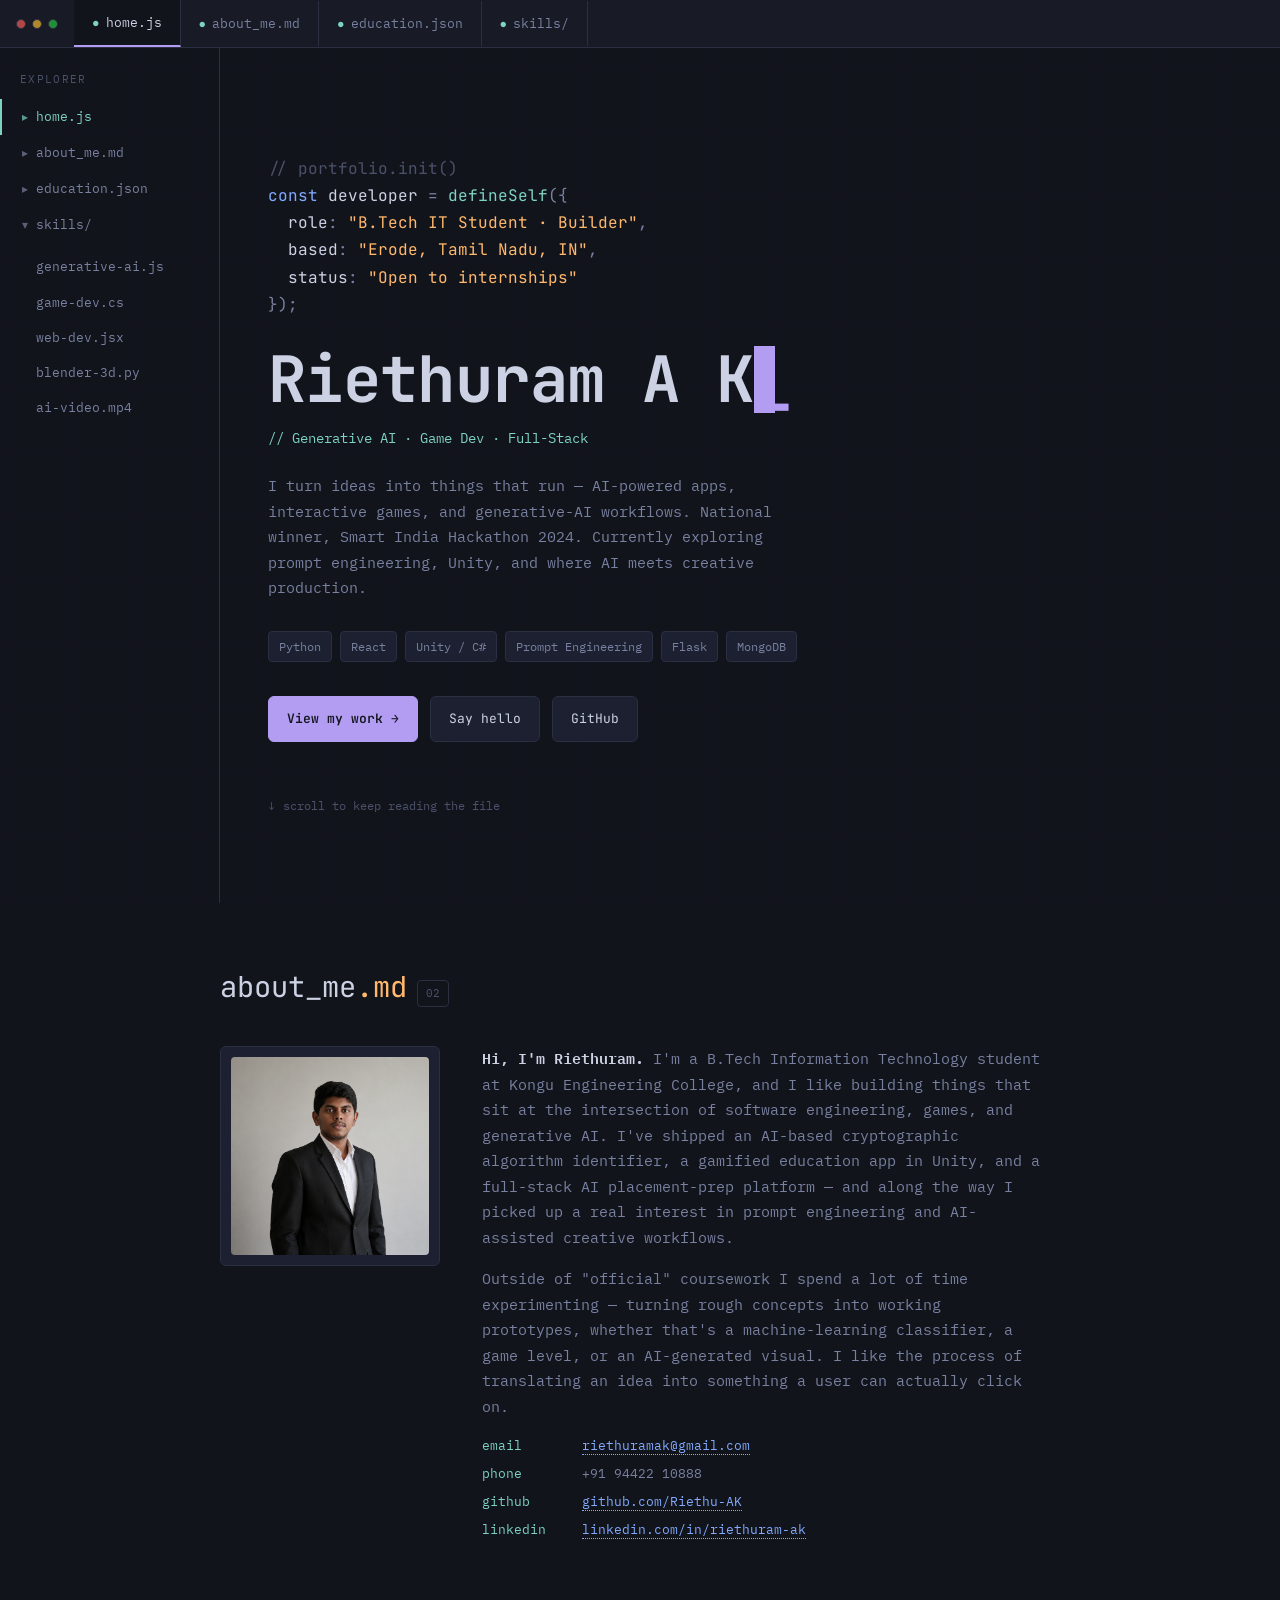
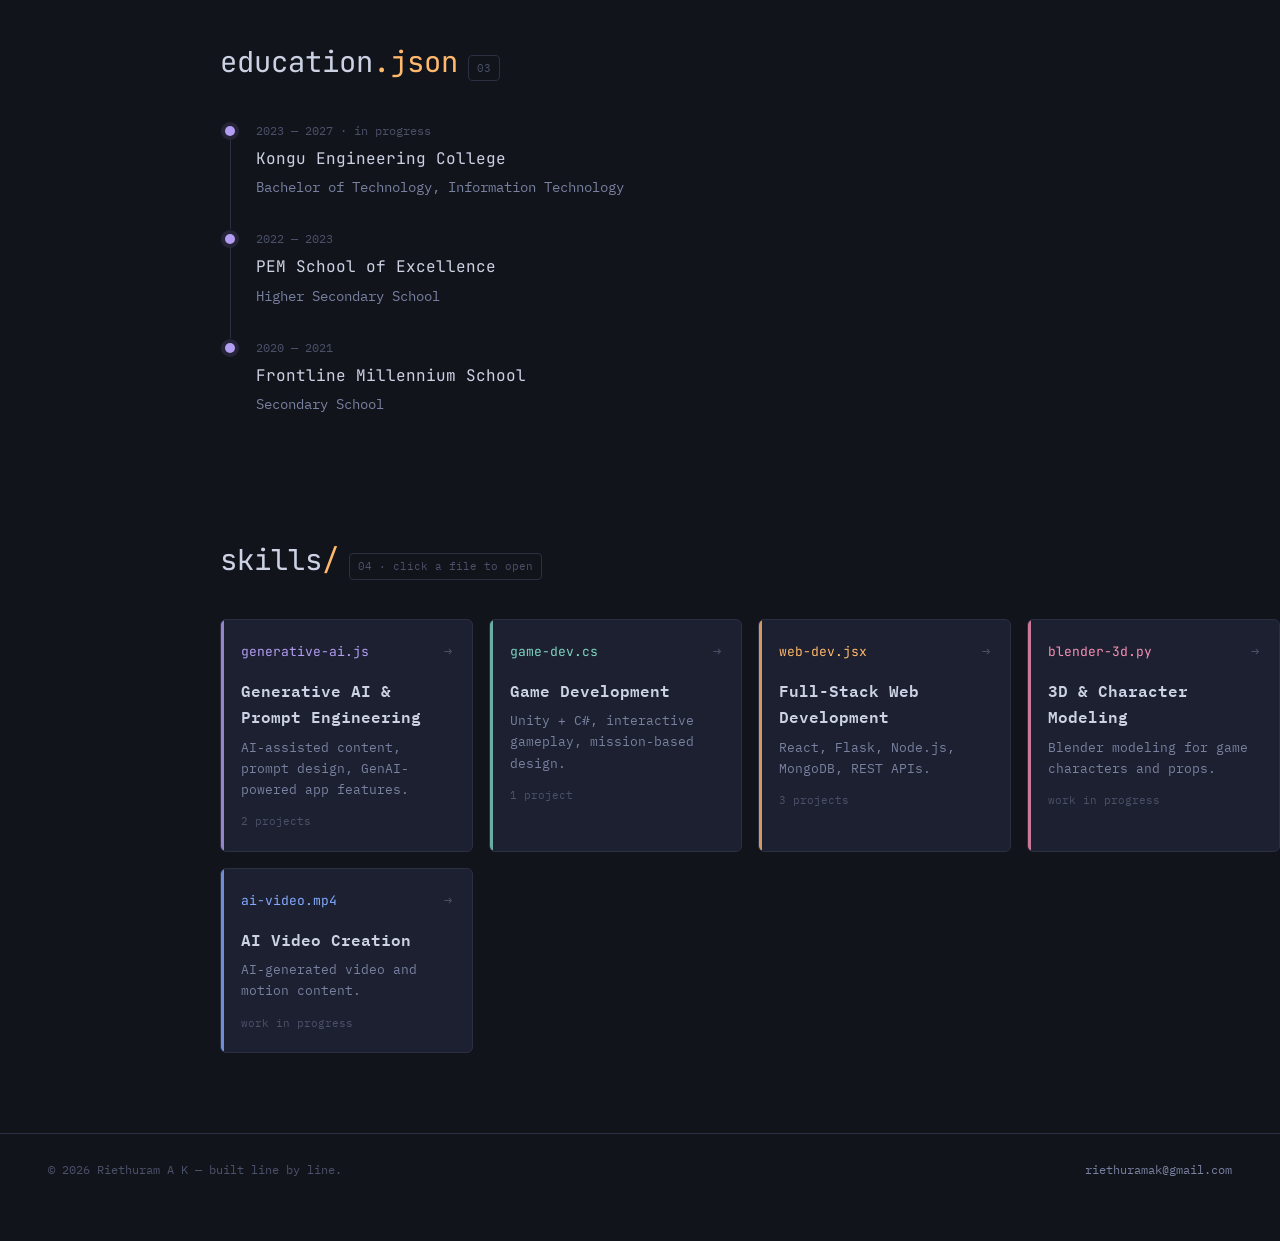
==== index.html @ a56c1363 "Initial commit: Portfolio site with updated 3D embeds and profile photo" ====
<!DOCTYPE html>
<html lang="en">
<head>
<meta charset="UTF-8">
<meta name="viewport" content="width=device-width, initial-scale=1.0">
<title>Riethuram A K — Portfolio</title>
<meta name="description" content="Riethuram A K — IT student building AI-powered apps, games, and generative AI experiences.">
<link rel="preconnect" href="https://fonts.googleapis.com">
<link href="https://fonts.googleapis.com/css2?family=JetBrains+Mono:wght@400;500;600;700;800&family=IBM+Plex+Mono:wght@400;500;600&display=swap" rel="stylesheet">
<link rel="stylesheet" href="css/style.css">
</head>
<body>

  <div class="tabbar">
    <div class="tabbar__dots"><span></span><span></span><span></span></div>
    <div class="tabbar__tab is-active"><span class="dot">●</span> home.js</div>
    <div class="tabbar__tab"><span class="dot">●</span> about_me.md</div>
    <div class="tabbar__tab"><span class="dot">●</span> education.json</div>
    <div class="tabbar__tab"><span class="dot">●</span> skills/</div>
  </div>

  <div class="layout">
    <nav class="sidebar" aria-label="Section navigation">
      <div class="sidebar__label">EXPLORER</div>
      <a class="sidebar__item is-active" data-target="hero" href="#hero"><span class="ic">▸</span> home.js</a>
      <a class="sidebar__item" data-target="about" href="#about"><span class="ic">▸</span> about_me.md</a>
      <a class="sidebar__item" data-target="education" href="#education"><span class="ic">▸</span> education.json</a>
      <a class="sidebar__item" data-target="skills" href="#skills"><span class="ic">▾</span> skills/</a>
      <div class="sidebar__tree">
        <a class="sidebar__item" href="works/generative-ai.html">generative-ai.js</a>
        <a class="sidebar__item" href="works/game-dev.html">game-dev.cs</a>
        <a class="sidebar__item" href="works/web-dev.html">web-dev.jsx</a>
        <a class="sidebar__item" href="works/blender.html">blender-3d.py</a>
        <a class="sidebar__item" href="works/ai-video.html">ai-video.mp4</a>
      </div>
    </nav>

    <main class="content">

      <!-- ============================= HERO ============================= -->
      <section id="hero" class="hero">
        <div class="hero__inner">
          <pre><span class="code-comment">// portfolio.init()</span>
<span class="code-key">const</span> developer <span class="code-punc">=</span> <span class="code-fn">defineSelf</span><span class="code-punc">({</span>
  role<span class="code-punc">:</span> <span class="code-str">"B.Tech IT Student · Builder"</span><span class="code-punc">,</span>
  based<span class="code-punc">:</span> <span class="code-str">"Erode, Tamil Nadu, IN"</span><span class="code-punc">,</span>
  status<span class="code-punc">:</span> <span class="code-str">"Open to internships"</span>
<span class="code-punc">})</span><span class="code-punc">;</span></pre>

          <h1 data-typewrite="Riethuram A K"></h1>
          <div class="hero__role">// Generative AI · Game Dev · Full-Stack</div>
          <p class="hero__desc">
            I turn ideas into things that run — AI-powered apps, interactive games,
            and generative-AI workflows. National winner, Smart India Hackathon 2024.
            Currently exploring prompt engineering, Unity, and where AI meets creative
            production.
          </p>

          <div class="tags">
            <span class="tag">Python</span>
            <span class="tag">React</span>
            <span class="tag">Unity / C#</span>
            <span class="tag">Prompt Engineering</span>
            <span class="tag">Flask</span>
            <span class="tag">MongoDB</span>
          </div>

          <div class="btn-row">
            <a class="btn btn--solid" href="#skills">View my work →</a>
            <a class="btn" href="mailto:riethuramak@gmail.com">Say hello</a>
            <a class="btn" href="https://github.com/Riethu-AK" target="_blank" rel="noopener">GitHub</a>
          </div>

          <div class="scroll-cue"><span class="scroll-cue__arrow">↓</span> scroll to keep reading the file</div>
        </div>
      </section>

      <!-- ============================= ABOUT ============================= -->
      <section id="about" class="about">
        <div class="sec-head reveal">
          <div class="sec-head__file">about_me<span class="ext">.md</span></div>
          <div class="sec-head__tag">02</div>
        </div>

        <div class="about__grid reveal">
          <div>
            <div class="avatar-frame">
              <img src="assets/me.png" alt="Photo of Riethuram A K">
            </div>
          </div>

          <div class="about__body">
            <p>
              <strong>Hi, I'm Riethuram.</strong> I'm a B.Tech Information Technology
              student at Kongu Engineering College, and I like building things that sit
              at the intersection of software engineering, games, and generative AI.
              I've shipped an AI-based cryptographic algorithm identifier, a gamified
              education app in Unity, and a full-stack AI placement-prep platform —
              and along the way I picked up a real interest in prompt engineering and
              AI-assisted creative workflows.
            </p>
            <p>
              Outside of "official" coursework I spend a lot of time experimenting —
              turning rough concepts into working prototypes, whether that's a
              machine-learning classifier, a game level, or an AI-generated visual.
              I like the process of translating an idea into something a user can
              actually click on.
            </p>
            <div class="kv-row"><span class="k">email</span><span class="v"><a href="mailto:riethuramak@gmail.com">riethuramak@gmail.com</a></span></div>
            <div class="kv-row"><span class="k">phone</span><span class="v">+91 94422 10888</span></div>
            <div class="kv-row"><span class="k">github</span><span class="v"><a href="https://github.com/Riethu-AK" target="_blank" rel="noopener">github.com/Riethu-AK</a></span></div>
            <div class="kv-row"><span class="k">linkedin</span><span class="v"><a href="https://linkedin.com/in/riethuram-ak" target="_blank" rel="noopener">linkedin.com/in/riethuram-ak</a></span></div>
          </div>
        </div>
      </section>

      <!-- ============================= EDUCATION ============================= -->
      <section id="education" class="edu-log">
        <div class="sec-head reveal">
          <div class="sec-head__file">education<span class="ext">.json</span></div>
          <div class="sec-head__tag">03</div>
        </div>

        <div class="reveal">
          <div class="commit">
            <div class="commit__rail"><div class="commit__dot"></div></div>
            <div>
              <div class="commit__meta">2023 — 2027 · in progress</div>
              <div class="commit__title">Kongu Engineering College</div>
              <div class="commit__sub">Bachelor of Technology, Information Technology</div>
            </div>
          </div>

          <div class="commit">
            <div class="commit__rail"><div class="commit__dot"></div></div>
            <div>
              <div class="commit__meta">2022 — 2023</div>
              <div class="commit__title">PEM School of Excellence</div>
              <div class="commit__sub">Higher Secondary School</div>
            </div>
          </div>

          <div class="commit">
            <div class="commit__rail"><div class="commit__dot"></div></div>
            <div>
              <div class="commit__meta">2020 — 2021</div>
              <div class="commit__title">Frontline Millennium School</div>
              <div class="commit__sub">Secondary School</div>
            </div>
          </div>
        </div>
      </section>

      <!-- ============================= SKILLS ============================= -->
      <section id="skills" class="skills">
        <div class="sec-head reveal">
          <div class="sec-head__file">skills<span class="ext">/</span></div>
          <div class="sec-head__tag">04 · click a file to open</div>
        </div>

        <div class="skills-grid reveal">

          <a class="skill-card" style="--accent-c:#b39df3" href="works/generative-ai.html">
            <div class="skill-card__top">
              <span class="skill-card__file">generative-ai.js</span>
              <span class="skill-card__arrow">→</span>
            </div>
            <div class="skill-card__name">Generative AI & Prompt Engineering</div>
            <div class="skill-card__desc">AI-assisted content, prompt design, GenAI-powered app features.</div>
            <div class="skill-card__count">2 projects</div>
          </a>

          <a class="skill-card" style="--accent-c:#7dd3c0" href="works/game-dev.html">
            <div class="skill-card__top">
              <span class="skill-card__file">game-dev.cs</span>
              <span class="skill-card__arrow">→</span>
            </div>
            <div class="skill-card__name">Game Development</div>
            <div class="skill-card__desc">Unity + C#, interactive gameplay, mission-based design.</div>
            <div class="skill-card__count">1 project</div>
          </a>

          <a class="skill-card" style="--accent-c:#ffb86c" href="works/web-dev.html">
            <div class="skill-card__top">
              <span class="skill-card__file">web-dev.jsx</span>
              <span class="skill-card__arrow">→</span>
            </div>
            <div class="skill-card__name">Full-Stack Web Development</div>
            <div class="skill-card__desc">React, Flask, Node.js, MongoDB, REST APIs.</div>
            <div class="skill-card__count">3 projects</div>
          </a>

          <a class="skill-card" style="--accent-c:#f78fb3" href="works/blender.html">
            <div class="skill-card__top">
              <span class="skill-card__file">blender-3d.py</span>
              <span class="skill-card__arrow">→</span>
            </div>
            <div class="skill-card__name">3D & Character Modeling</div>
            <div class="skill-card__desc">Blender modeling for game characters and props.</div>
            <div class="skill-card__count">work in progress</div>
          </a>

          <a class="skill-card" style="--accent-c:#82aaff" href="works/ai-video.html">
            <div class="skill-card__top">
              <span class="skill-card__file">ai-video.mp4</span>
              <span class="skill-card__arrow">→</span>
            </div>
            <div class="skill-card__name">AI Video Creation</div>
            <div class="skill-card__desc">AI-generated video and motion content.</div>
            <div class="skill-card__count">work in progress</div>
          </a>

        </div>
      </section>

    </main>
  </div>

  <footer>
    <span>© 2026 Riethuram A K — built line by line.</span>
    <span><a href="mailto:riethuramak@gmail.com">riethuramak@gmail.com</a></span>
  </footer>

  <script src="js/main.js"></script>
</body>
</html>
---- css/style.css ----
/* ==========================================================================
   RIETHURAM AK — PORTFOLIO
   Design concept: the whole site is one long "source file" open in an
   editor. Line numbers run down the page, a sticky sidebar acts as the
   file-tree/nav, and a fake tab bar sits up top. Skills are files in
   skills/ — click one, it "opens" as a new tab (a real page).
   ========================================================================== */

:root {
  /* ---- palette -------------------------------------------------------- */
  --bg:          #12141c;
  --bg-alt:      #181b26;
  --surface:     #1c2030;
  --surface-2:   #232839;
  --border:      #2a2f42;
  --border-soft: #21253600;

  --text:        #ccd2e3;
  --text-dim:    #7981a0;
  --text-faint:  #4b5169;

  --accent-purple: #b39df3;
  --accent-orange: #ffb86c;
  --accent-teal:   #7dd3c0;
  --accent-pink:   #f78fb3;
  --accent-blue:   #82aaff;

  --font-display: 'JetBrains Mono', 'Courier New', monospace;
  --font-body:    'IBM Plex Mono', 'Courier New', monospace;

  --radius: 6px;
  --gutter: clamp(1.25rem, 4vw, 3rem);
}

* { box-sizing: border-box; }

html {
  scroll-behavior: smooth;
}

@media (prefers-reduced-motion: reduce) {
  html { scroll-behavior: auto; }
  * { animation-duration: 0.01ms !important; animation-iteration-count: 1 !important; transition-duration: 0.01ms !important; }
}

body {
  margin: 0;
  background: var(--bg);
  color: var(--text);
  font-family: var(--font-body);
  font-size: 15px;
  line-height: 1.7;
  -webkit-font-smoothing: antialiased;
}

a { color: inherit; text-decoration: none; }

::selection {
  background: var(--accent-purple);
  color: #12141c;
}

/* subtle scanline / grid texture on the bg */
body::before {
  content: "";
  position: fixed;
  inset: 0;
  pointer-events: none;
  z-index: 0;
  background-image:
    linear-gradient(var(--border) 1px, transparent 1px),
    linear-gradient(90deg, var(--border) 1px, transparent 1px);
  background-size: 64px 64px;
  opacity: 0.05;
}

/* ---- top tab bar --------------------------------------------------------- */
.tabbar {
  position: sticky;
  top: 0;
  z-index: 50;
  display: flex;
  align-items: center;
  gap: 0;
  background: var(--bg-alt);
  border-bottom: 1px solid var(--border);
  overflow-x: auto;
  scrollbar-width: none;
}
.tabbar::-webkit-scrollbar { display: none; }

.tabbar__dots {
  display: flex;
  gap: 6px;
  padding: 0 16px;
  flex-shrink: 0;
}
.tabbar__dots span {
  width: 10px; height: 10px; border-radius: 50%;
  background: var(--surface-2);
  border: 1px solid var(--border);
}
.tabbar__dots span:nth-child(1) { background: #ff5f56aa; }
.tabbar__dots span:nth-child(2) { background: #ffbd2eaa; }
.tabbar__dots span:nth-child(3) { background: #27c93faa; }

.tabbar__tab {
  flex-shrink: 0;
  padding: 12px 18px;
  font-size: 12.5px;
  color: var(--text-dim);
  border-right: 1px solid var(--border);
  white-space: nowrap;
  display: flex;
  align-items: center;
  gap: 6px;
  transition: color .15s ease, background .15s ease;
}
.tabbar__tab:hover { color: var(--text); background: var(--surface); }
.tabbar__tab.is-active {
  color: var(--text);
  background: var(--bg);
  border-bottom: 2px solid var(--accent-purple);
}
.tabbar__tab .dot { color: var(--accent-teal); }

/* ---- layout: sidebar + content ------------------------------------------ */
.layout {
  position: relative;
  z-index: 1;
  display: grid;
  grid-template-columns: 220px 1fr;
}

@media (max-width: 860px) {
  .layout { grid-template-columns: 1fr; }
  .sidebar { display: none; }
}

.sidebar {
  position: sticky;
  top: 45px;
  align-self: start;
  height: calc(100vh - 45px);
  border-right: 1px solid var(--border);
  padding: 22px 0;
  overflow-y: auto;
}
.sidebar__label {
  font-size: 11px;
  letter-spacing: .12em;
  color: var(--text-faint);
  padding: 0 20px 10px;
  text-transform: uppercase;
}
.sidebar__item {
  display: flex;
  align-items: center;
  gap: 8px;
  padding: 7px 20px;
  font-size: 13px;
  color: var(--text-dim);
  cursor: pointer;
  border-left: 2px solid transparent;
  transition: color .15s ease, border-color .15s ease, background .15s ease;
}
.sidebar__item:hover { color: var(--text); background: var(--surface); }
.sidebar__item.is-active { color: var(--accent-teal); border-left-color: var(--accent-teal); }
.sidebar__item .ic { opacity: .7; font-size: 12px; }

.sidebar__tree {
  margin-top: 6px;
}
.sidebar__tree .sidebar__item { padding-left: 34px; font-size: 12.5px; }

/* ---- main content --------------------------------------------------------- */
.content {
  min-width: 0;
}

.line {
  display: grid;
  grid-template-columns: 52px 1fr;
}
.line__num {
  color: var(--text-faint);
  font-size: 12px;
  text-align: right;
  padding: 0 14px 0 0;
  user-select: none;
  border-right: 1px solid var(--border);
  padding-top: 2px;
}
.line__content { padding-left: var(--gutter); padding-right: var(--gutter); }

section { position: relative; }

.reveal {
  opacity: 0;
  transform: translateY(18px);
  transition: opacity .6s ease, transform .6s ease;
}
.reveal.is-visible { opacity: 1; transform: translateY(0); }

/* ---- hero ------------------------------------------------------------- */
.hero {
  min-height: calc(100vh - 45px);
  display: flex;
  align-items: center;
  padding: 60px var(--gutter) 40px;
}
.hero__inner { max-width: 780px; }

.code-comment { color: var(--text-faint); }
.code-key { color: var(--accent-blue); }
.code-str { color: var(--accent-orange); }
.code-punc { color: var(--text-dim); }
.code-fn { color: var(--accent-teal); }

.hero pre {
  font-family: var(--font-display);
  font-size: clamp(13px, 2.1vw, 16px);
  margin: 0 0 28px;
  white-space: pre-wrap;
  word-break: break-word;
}

.hero h1 {
  font-family: var(--font-display);
  font-size: clamp(2.1rem, 6vw, 4rem);
  line-height: 1.05;
  margin: 0 0 14px;
  letter-spacing: -0.01em;
}
.hero h1 .cursor {
  display: inline-block;
  width: .55ch;
  background: var(--accent-purple);
  color: var(--accent-purple);
  animation: blink 1s steps(1) infinite;
}
@keyframes blink { 50% { opacity: 0; } }

.hero__role { color: var(--accent-teal); font-size: 14px; margin-bottom: 22px; }
.hero__desc { color: var(--text-dim); max-width: 58ch; margin-bottom: 30px; }

.tags { display: flex; flex-wrap: wrap; gap: 8px; margin-bottom: 34px; }
.tag {
  font-size: 11.5px;
  padding: 5px 10px;
  border: 1px solid var(--border);
  border-radius: 4px;
  color: var(--text-dim);
  background: var(--surface);
}

.btn-row { display: flex; flex-wrap: wrap; gap: 12px; }
.btn {
  font-family: var(--font-display);
  font-size: 13px;
  padding: 11px 18px;
  border-radius: var(--radius);
  border: 1px solid var(--border);
  color: var(--text);
  background: var(--surface);
  cursor: pointer;
  transition: border-color .15s ease, transform .15s ease, color .15s ease;
  display: inline-flex;
  align-items: center;
  gap: 8px;
}
.btn:hover { border-color: var(--accent-purple); transform: translateY(-1px); }
.btn--solid { background: var(--accent-purple); color: #14161f; border-color: var(--accent-purple); font-weight: 600; }
.btn--solid:hover { background: #c4b0ff; color: #14161f; }

.scroll-cue {
  margin-top: 54px;
  color: var(--text-faint);
  font-size: 12px;
  display: flex;
  align-items: center;
  gap: 8px;
}
.scroll-cue__arrow { animation: bob 1.8s ease-in-out infinite; }
@keyframes bob { 0%,100% { transform: translateY(0);} 50% { transform: translateY(6px);} }

/* ---- section headers ---------------------------------------------------- */
.sec-head {
  display: flex;
  align-items: baseline;
  gap: 10px;
  margin-bottom: 34px;
  padding-top: 60px;
}
.sec-head__file {
  font-family: var(--font-display);
  font-size: clamp(1.3rem, 3vw, 1.8rem);
  color: var(--text);
}
.sec-head__file .ext { color: var(--accent-orange); }
.sec-head__tag {
  font-size: 11px;
  color: var(--text-faint);
  border: 1px solid var(--border);
  border-radius: 4px;
  padding: 3px 8px;
}

/* ---- about -------------------------------------------------------------- */
.about {
  padding-bottom: 30px;
}
.about__grid {
  display: grid;
  grid-template-columns: 220px 1fr;
  gap: 42px;
  align-items: start;
}
@media (max-width: 640px) {
  .about__grid { grid-template-columns: 1fr; }
}

.avatar-frame {
  border: 1px solid var(--border);
  border-radius: var(--radius);
  padding: 10px;
  background: var(--surface);
}
.avatar-frame img {
  display: block;
  width: 100%;
  border-radius: 4px;
  filter: grayscale(15%);
}
.avatar-frame__caption {
  font-size: 11px;
  color: var(--text-faint);
  padding-top: 8px;
  text-align: center;
}

.about__body p { color: var(--text-dim); margin: 0 0 16px; max-width: 62ch; }
.about__body strong { color: var(--text); font-weight: 600; }

.kv-row {
  display: flex;
  gap: 10px;
  font-size: 13px;
  margin-bottom: 6px;
  flex-wrap: wrap;
}
.kv-row .k { color: var(--accent-teal); min-width: 90px; }
.kv-row .v { color: var(--text-dim); }
.kv-row .v a { color: var(--accent-blue); border-bottom: 1px dotted var(--accent-blue); }

/* ---- education (git-log style) ------------------------------------------ */
.edu-log { padding-bottom: 30px; }
.commit {
  display: grid;
  grid-template-columns: 20px 1fr;
  gap: 16px;
  padding-bottom: 30px;
  position: relative;
}
.commit__rail {
  position: relative;
  display: flex;
  justify-content: center;
}
.commit__rail::before {
  content: "";
  position: absolute;
  top: 18px;
  bottom: -30px;
  width: 1px;
  background: var(--border);
}
.commit:last-child .commit__rail::before { display: none; }
.commit__dot {
  width: 10px; height: 10px; border-radius: 50%;
  background: var(--accent-purple);
  margin-top: 5px;
  box-shadow: 0 0 0 4px rgba(179,157,243,.12);
}
.commit__meta { font-size: 12px; color: var(--text-faint); margin-bottom: 4px; }
.commit__title { font-family: var(--font-display); font-size: 16px; color: var(--text); margin-bottom: 4px; }
.commit__sub { color: var(--text-dim); font-size: 13.5px; }

/* ---- skills grid ---------------------------------------------------------- */
.skills { padding-bottom: 80px; }
.skills-grid {
  display: grid;
  grid-template-columns: repeat(auto-fit, minmax(230px, 1fr));
  gap: 16px;
}

.skill-card {
  display: block;
  border: 1px solid var(--border);
  border-radius: var(--radius);
  background: var(--surface);
  padding: 20px;
  cursor: pointer;
  transition: border-color .2s ease, transform .2s ease, background .2s ease;
  position: relative;
  overflow: hidden;
}
.skill-card::after {
  content: "";
  position: absolute;
  left: 0; top: 0; bottom: 0;
  width: 3px;
  background: var(--accent-c, var(--accent-purple));
  opacity: .8;
}
.skill-card:hover {
  border-color: var(--accent-c, var(--accent-purple));
  transform: translateY(-3px);
  background: var(--surface-2);
}
.skill-card__top {
  display: flex;
  align-items: center;
  justify-content: space-between;
  margin-bottom: 14px;
}
.skill-card__file {
  font-family: var(--font-display);
  font-size: 13px;
  color: var(--accent-c, var(--accent-purple));
}
.skill-card__arrow { color: var(--text-faint); font-size: 14px; transition: transform .2s ease; }
.skill-card:hover .skill-card__arrow { transform: translateX(3px); color: var(--text); }

.skill-card__name { font-size: 15.5px; color: var(--text); margin-bottom: 6px; font-weight: 600; }
.skill-card__desc { font-size: 12.5px; color: var(--text-dim); margin-bottom: 12px; }
.skill-card__count { font-size: 11px; color: var(--text-faint); }

/* ---- footer -------------------------------------------------------------- */
footer {
  border-top: 1px solid var(--border);
  padding: 26px var(--gutter) 60px;
  color: var(--text-faint);
  font-size: 12px;
  display: flex;
  justify-content: space-between;
  flex-wrap: wrap;
  gap: 10px;
}
footer a { color: var(--text-dim); }
footer a:hover { color: var(--accent-teal); }

/* ==========================================================================
   WORK PAGES (skills/*.html)
   ========================================================================== */
.breadcrumb {
  padding: 26px var(--gutter) 0;
  font-size: 12.5px;
  color: var(--text-faint);
}
.breadcrumb a { color: var(--text-dim); }
.breadcrumb a:hover { color: var(--accent-teal); }
.breadcrumb .sep { padding: 0 6px; }
.breadcrumb .current { color: var(--accent-c, var(--accent-purple)); }

.work-hero {
  padding: 30px var(--gutter) 46px;
  border-bottom: 1px solid var(--border);
}
.work-hero__eyebrow {
  font-size: 11px;
  color: var(--accent-c, var(--accent-purple));
  letter-spacing: .1em;
  text-transform: uppercase;
  margin-bottom: 12px;
}
.work-hero h1 {
  font-family: var(--font-display);
  font-size: clamp(1.7rem, 4.5vw, 2.6rem);
  margin: 0 0 14px;
}
.work-hero p { color: var(--text-dim); max-width: 62ch; }

.work-list {
  padding: 46px var(--gutter) 80px;
  display: flex;
  flex-direction: column;
  gap: 18px;
}

.proj-card {
  border: 1px solid var(--border);
  border-radius: var(--radius);
  background: var(--surface);
  padding: 24px;
}
.proj-card__top {
  display: flex;
  justify-content: space-between;
  align-items: flex-start;
  gap: 14px;
  flex-wrap: wrap;
  margin-bottom: 10px;
}
.proj-card__name { font-family: var(--font-display); font-size: 17px; color: var(--text); }
.proj-card__badge {
  font-size: 11px;
  padding: 4px 9px;
  border-radius: 4px;
  border: 1px solid var(--border);
  color: var(--accent-c, var(--accent-purple));
  white-space: nowrap;
}
.proj-card p { color: var(--text-dim); font-size: 13.5px; margin: 0 0 14px; max-width: 68ch; }
.proj-card__tags { display: flex; flex-wrap: wrap; gap: 8px; margin-bottom: 14px; }
.proj-card__link {
  font-size: 12.5px;
  color: var(--accent-blue);
  border-bottom: 1px dotted var(--accent-blue);
}

.embed-frame {
  position: relative;
  width: 100%;
  padding-top: 66.6%; /* 3:2 aspect ratio, matches Sketchfab's default embed */
  border-radius: 4px;
  overflow: hidden;
  border: 1px solid var(--border);
  background: var(--bg-alt);
  margin-bottom: 16px;
}
.embed-frame iframe {
  position: absolute;
  inset: 0;
  width: 100%;
  height: 100%;
  border: 0;
}
.embed-credit {
  font-size: 11px;
  color: var(--text-faint);
  margin-top: -8px;
  margin-bottom: 14px;
}
.embed-credit a { color: var(--text-dim); border-bottom: 1px dotted var(--text-faint); }

.empty-card {
  border: 1px dashed var(--border);
  border-radius: var(--radius);
  padding: 34px 24px;
  text-align: center;
  color: var(--text-faint);
  font-size: 13px;
}
.empty-card code {
  display: inline-block;
  margin-top: 10px;
  color: var(--accent-c, var(--accent-orange));
  font-size: 12px;
  background: var(--bg-alt);
  border: 1px solid var(--border);
  border-radius: 4px;
  padding: 6px 10px;
}

.back-row { padding: 0 var(--gutter) 60px; }
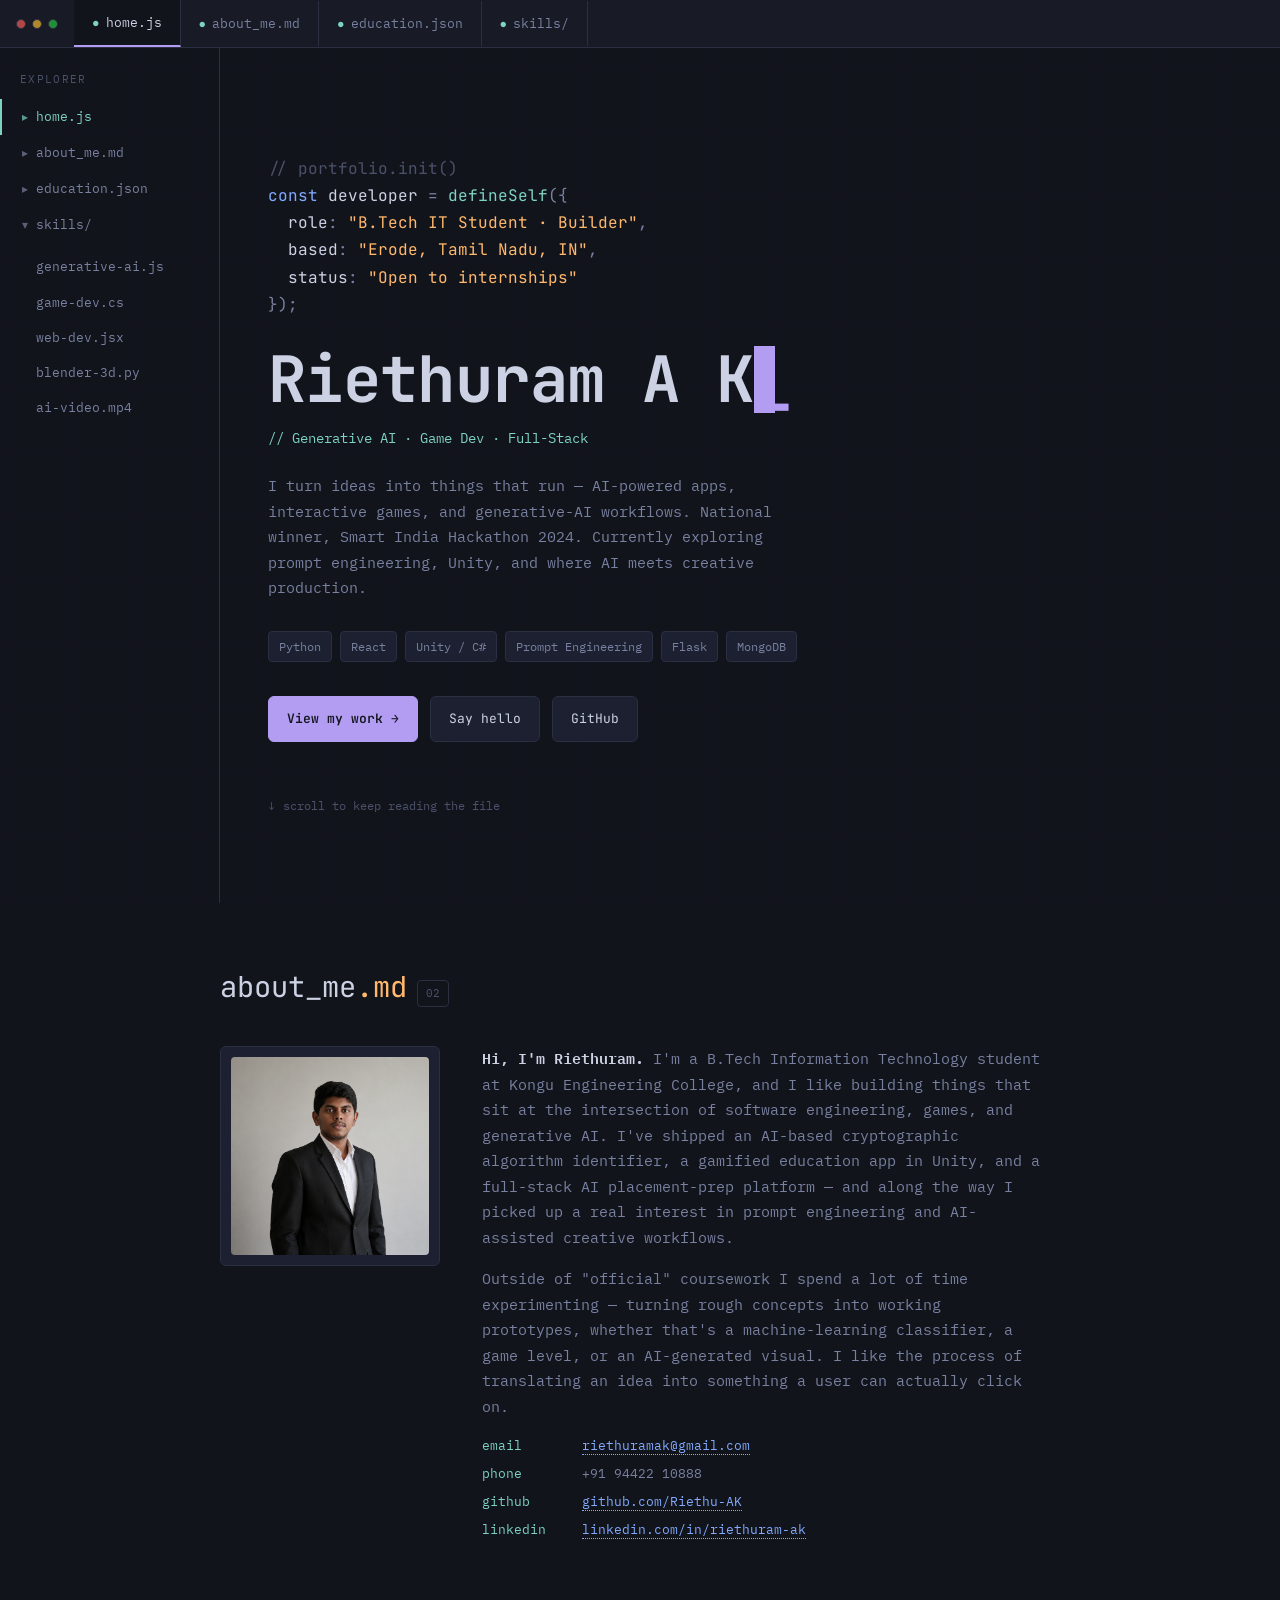
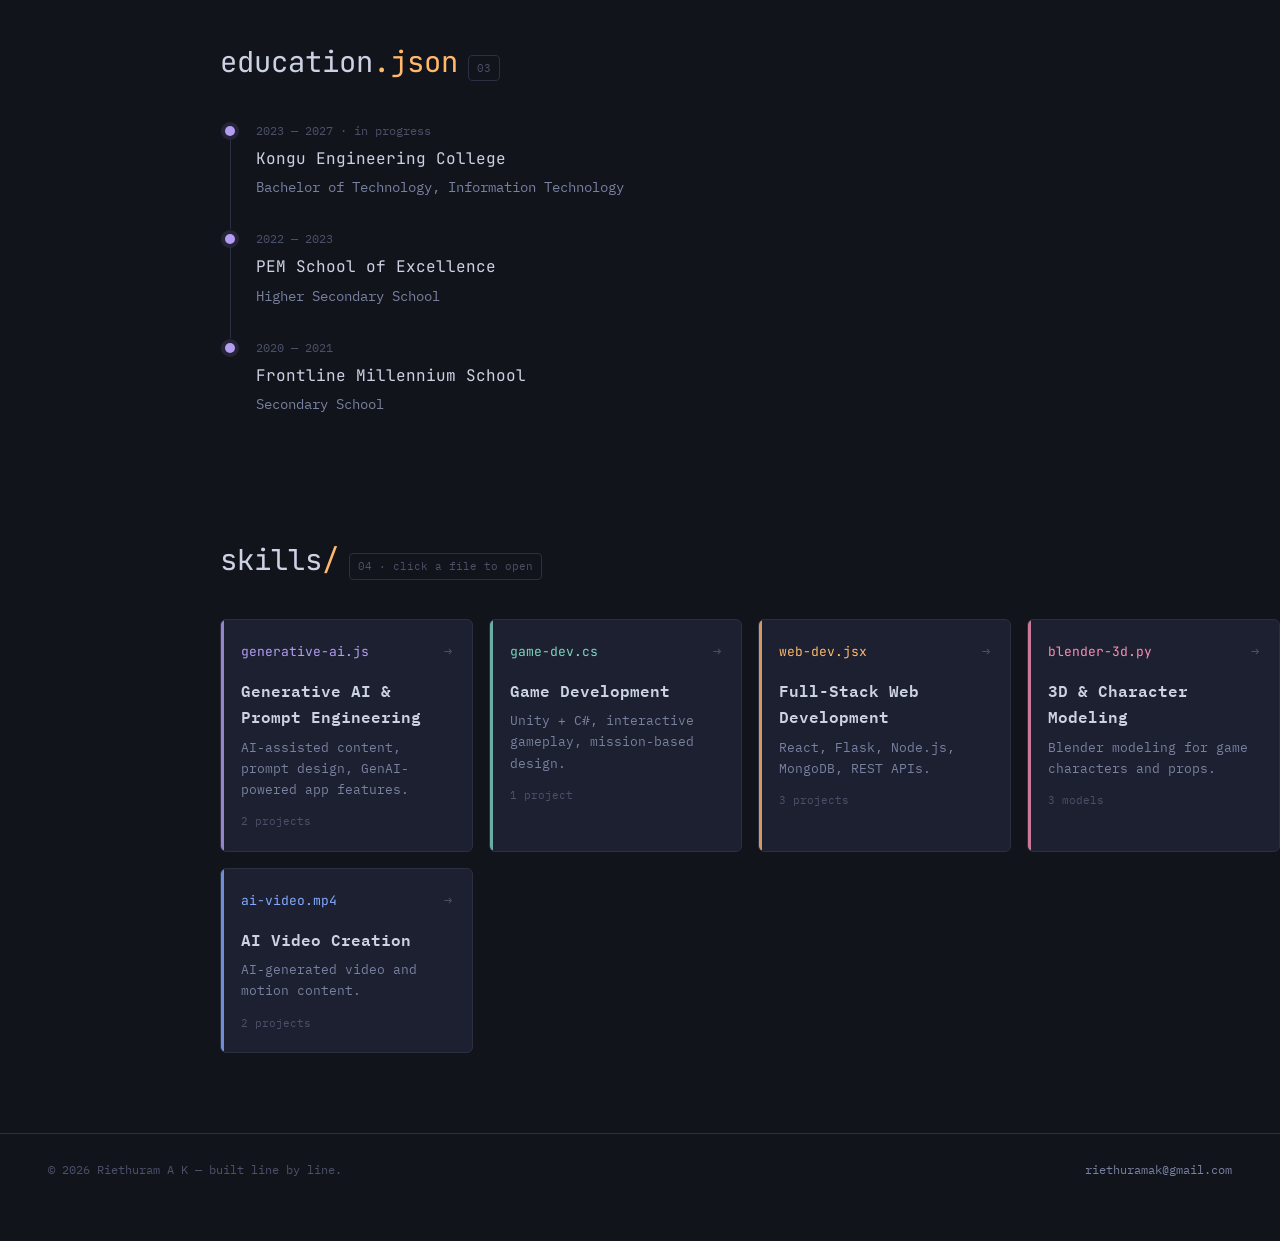
==== commit 1833f372: "Add DON AI video to AI Video Creation page" ====
--- a/index.html
+++ b/index.html
@@ -1,14 +1,19 @@
 <!DOCTYPE html>
 <html lang="en">
+
 <head>
-<meta charset="UTF-8">
-<meta name="viewport" content="width=device-width, initial-scale=1.0">
-<title>Riethuram A K — Portfolio</title>
-<meta name="description" content="Riethuram A K — IT student building AI-powered apps, games, and generative AI experiences.">
-<link rel="preconnect" href="https://fonts.googleapis.com">
-<link href="https://fonts.googleapis.com/css2?family=JetBrains+Mono:wght@400;500;600;700;800&family=IBM+Plex+Mono:wght@400;500;600&display=swap" rel="stylesheet">
-<link rel="stylesheet" href="css/style.css">
+  <meta charset="UTF-8">
+  <meta name="viewport" content="width=device-width, initial-scale=1.0">
+  <title>Riethuram A K — Portfolio</title>
+  <meta name="description"
+    content="Riethuram A K — IT student building AI-powered apps, games, and generative AI experiences.">
+  <link rel="preconnect" href="https://fonts.googleapis.com">
+  <link
+    href="https://fonts.googleapis.com/css2?family=JetBrains+Mono:wght@400;500;600;700;800&family=IBM+Plex+Mono:wght@400;500;600&display=swap"
+    rel="stylesheet">
+  <link rel="stylesheet" href="css/style.css">
 </head>
+
 <body>
 
   <div class="tabbar">
@@ -85,7 +90,7 @@
         <div class="about__grid reveal">
           <div>
             <div class="avatar-frame">
-              <img src="assets/me.png" alt="Photo of Riethuram A K">
+              <img src="assets/me.png">
             </div>
           </div>
 
@@ -106,10 +111,14 @@
               I like the process of translating an idea into something a user can
               actually click on.
             </p>
-            <div class="kv-row"><span class="k">email</span><span class="v"><a href="mailto:riethuramak@gmail.com">riethuramak@gmail.com</a></span></div>
+            <div class="kv-row"><span class="k">email</span><span class="v"><a
+                  href="mailto:riethuramak@gmail.com">riethuramak@gmail.com</a></span></div>
             <div class="kv-row"><span class="k">phone</span><span class="v">+91 94422 10888</span></div>
-            <div class="kv-row"><span class="k">github</span><span class="v"><a href="https://github.com/Riethu-AK" target="_blank" rel="noopener">github.com/Riethu-AK</a></span></div>
-            <div class="kv-row"><span class="k">linkedin</span><span class="v"><a href="https://linkedin.com/in/riethuram-ak" target="_blank" rel="noopener">linkedin.com/in/riethuram-ak</a></span></div>
+            <div class="kv-row"><span class="k">github</span><span class="v"><a href="https://github.com/Riethu-AK"
+                  target="_blank" rel="noopener">github.com/Riethu-AK</a></span></div>
+            <div class="kv-row"><span class="k">linkedin</span><span class="v"><a
+                  href="https://linkedin.com/in/riethuram-ak" target="_blank"
+                  rel="noopener">linkedin.com/in/riethuram-ak</a></span></div>
           </div>
         </div>
       </section>
@@ -123,7 +132,9 @@
 
         <div class="reveal">
           <div class="commit">
-            <div class="commit__rail"><div class="commit__dot"></div></div>
+            <div class="commit__rail">
+              <div class="commit__dot"></div>
+            </div>
             <div>
               <div class="commit__meta">2023 — 2027 · in progress</div>
               <div class="commit__title">Kongu Engineering College</div>
@@ -132,7 +143,9 @@
           </div>
 
           <div class="commit">
-            <div class="commit__rail"><div class="commit__dot"></div></div>
+            <div class="commit__rail">
+              <div class="commit__dot"></div>
+            </div>
             <div>
               <div class="commit__meta">2022 — 2023</div>
               <div class="commit__title">PEM School of Excellence</div>
@@ -141,7 +154,9 @@
           </div>
 
           <div class="commit">
-            <div class="commit__rail"><div class="commit__dot"></div></div>
+            <div class="commit__rail">
+              <div class="commit__dot"></div>
+            </div>
             <div>
               <div class="commit__meta">2020 — 2021</div>
               <div class="commit__title">Frontline Millennium School</div>
@@ -197,7 +212,7 @@
             </div>
             <div class="skill-card__name">3D & Character Modeling</div>
             <div class="skill-card__desc">Blender modeling for game characters and props.</div>
-            <div class="skill-card__count">work in progress</div>
+            <div class="skill-card__count">3 models</div>
           </a>
 
           <a class="skill-card" style="--accent-c:#82aaff" href="works/ai-video.html">
@@ -207,7 +222,7 @@
             </div>
             <div class="skill-card__name">AI Video Creation</div>
             <div class="skill-card__desc">AI-generated video and motion content.</div>
-            <div class="skill-card__count">work in progress</div>
+            <div class="skill-card__count">2 projects</div>
           </a>
 
         </div>
@@ -223,4 +238,5 @@
 
   <script src="js/main.js"></script>
 </body>
-</html>
+
+</html>
--- a/css/style.css
+++ b/css/style.css
@@ -529,12 +529,15 @@
   background: var(--bg-alt);
   margin-bottom: 16px;
 }
-.embed-frame iframe {
+.embed-frame iframe,
+.embed-frame video {
   position: absolute;
   inset: 0;
   width: 100%;
   height: 100%;
   border: 0;
+  object-fit: contain;
+  background: #000;
 }
 .embed-credit {
   font-size: 11px;
